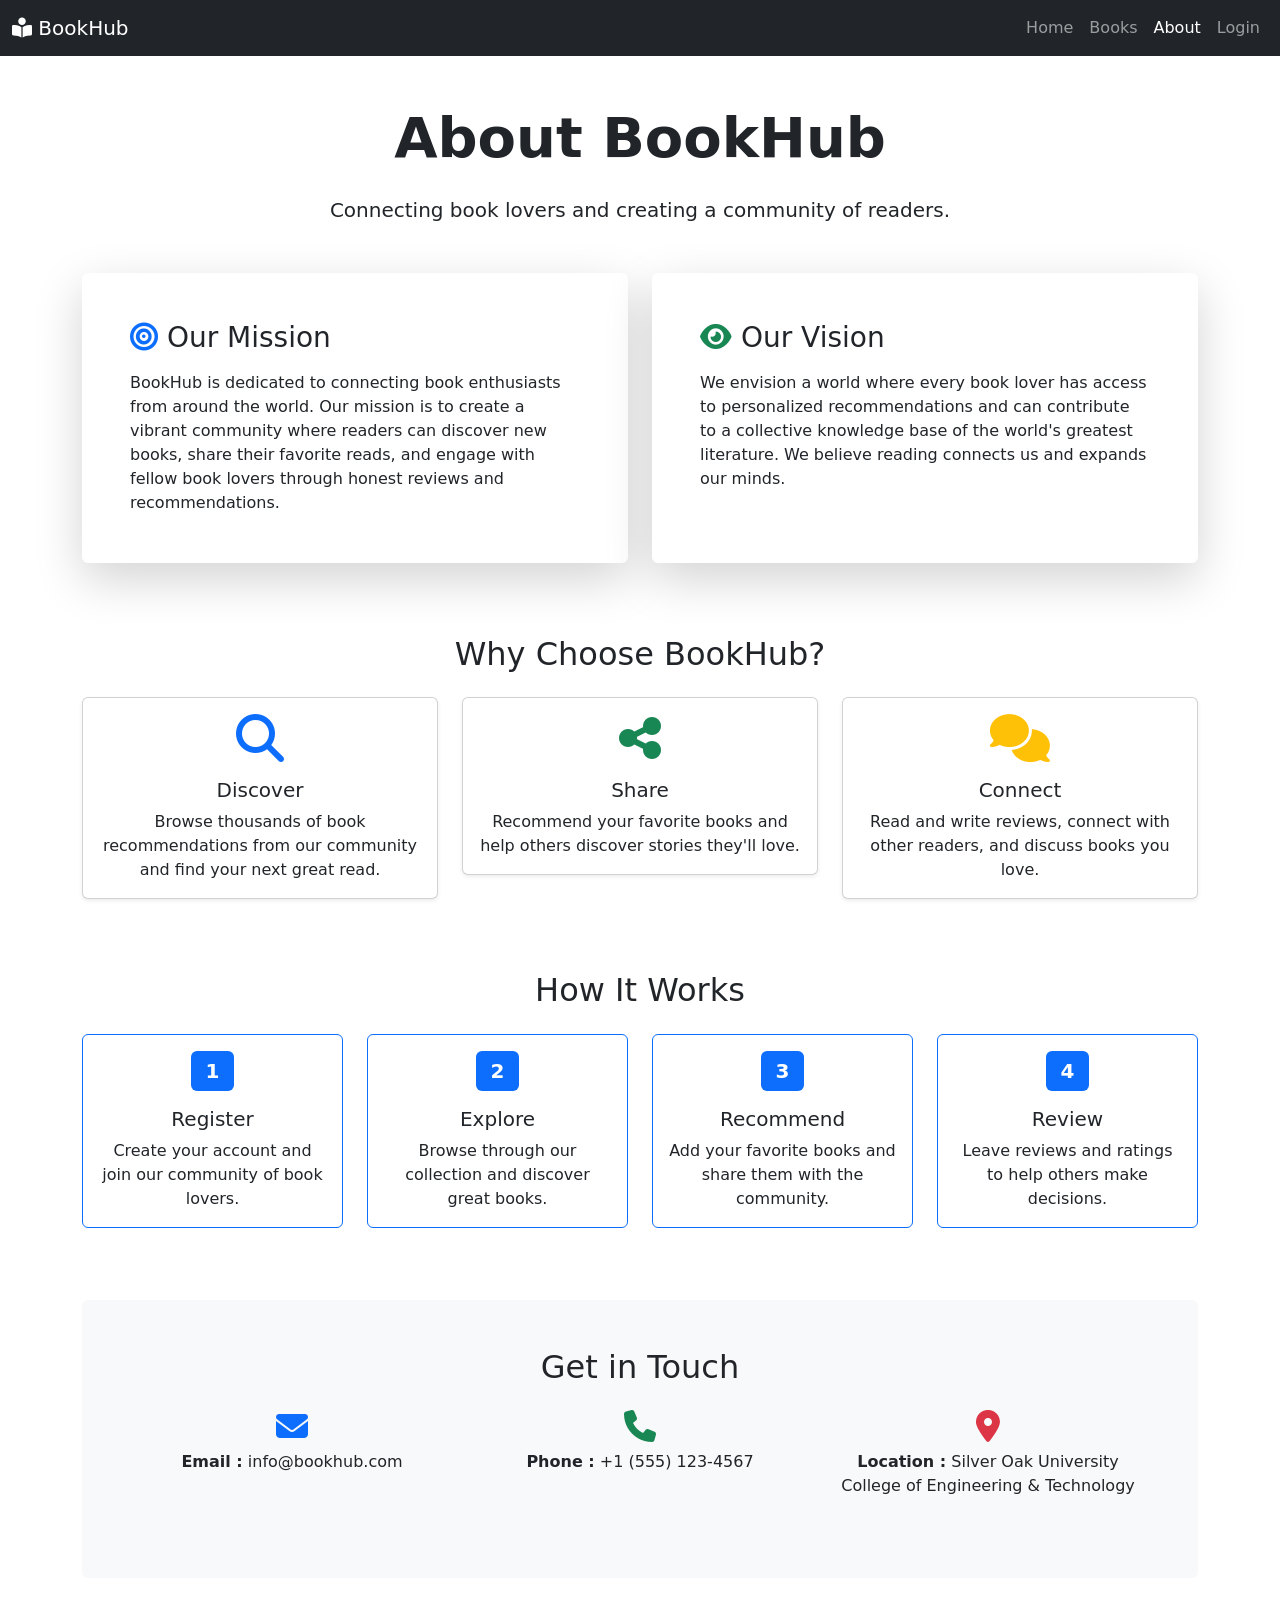
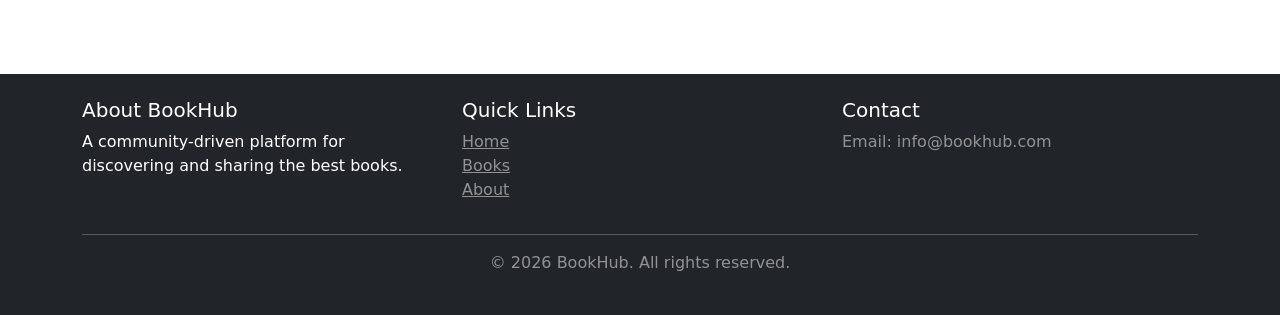
==== pages/about.html @ 3fd8b6cd "Changed file structure" ====
<!DOCTYPE html>
<html lang="en">
<head>
    <meta charset="UTF-8">
    <meta name="viewport" content="width=device-width, initial-scale=1.0">
    <title>About - BookHub</title>
    <!-- Bootstrap 5 CSS -->
    <link href="https://cdnjs.cloudflare.com/ajax/libs/bootstrap/5.3.0/css/bootstrap.min.css" rel="stylesheet">
    <!-- Font Awesome -->
    <link href="https://cdnjs.cloudflare.com/ajax/libs/font-awesome/6.4.0/css/all.min.css" rel="stylesheet">
    <!-- Custom CSS -->
    <link rel="stylesheet" href="css/style.css">
</head>
<body>
    <!-- Navigation Bar -->
    <nav class="navbar navbar-expand-lg navbar-dark bg-dark sticky-top">
        <div class="container-fluid">
            <a class="navbar-brand" href="index.html">
                <i class="fas fa-book-reader"></i> BookHub
            </a>
            <button class="navbar-toggler" type="button" data-bs-toggle="collapse" data-bs-target="#navbarNav">
                <span class="navbar-toggler-icon"></span>
            </button>
            <div class="collapse navbar-collapse" id="navbarNav">
                <ul class="navbar-nav ms-auto">
                    <li class="nav-item">
                        <a class="nav-link" href="index.html">Home</a>
                    </li>
                    <li class="nav-item">
                        <a class="nav-link" href="books.html">Books</a>
                    </li>
                    <li class="nav-item">
                        <a class="nav-link active" href="about.html">About</a>
                    </li>
                    <li class="nav-item">
                        <a class="nav-link" href="login.html">Login</a>
                    </li>
                </ul>
            </div>
        </div>
    </nav>

    <!-- About Section -->
    <section class="py-5">
        <div class="container">
            <!-- Hero Section -->
            <div class="text-center mb-5">
                <h1 class="display-4 fw-bold mb-4">About BookHub</h1>
                <p class="lead">Connecting book lovers and creating a community of readers.</p>
            </div>

            <!-- Mission Section -->
            <div class="row mb-5">
                <div class="col-md-6 mb-4">
                    <div class="card shadow-lg border-0 h-100">
                        <div class="card-body p-5">
                            <h3 class="card-title mb-3">
                                <i class="fas fa-bullseye text-primary"></i> Our Mission
                            </h3>
                            <p class="card-text">
                                BookHub is dedicated to connecting book enthusiasts from around the world. Our mission is to create a vibrant community where readers can discover new books, share their favorite reads, and engage with fellow book lovers through honest reviews and recommendations.
                            </p>
                        </div>
                    </div>
                </div>

                <div class="col-md-6 mb-4">
                    <div class="card shadow-lg border-0 h-100">
                        <div class="card-body p-5">
                            <h3 class="card-title mb-3">
                                <i class="fas fa-eye text-success"></i> Our Vision
                            </h3>
                            <p class="card-text">
                                We envision a world where every book lover has access to personalized recommendations and can contribute to a collective knowledge base of the world's greatest literature. We believe reading connects us and expands our minds.
                            </p>
                        </div>
                    </div>
                </div>
            </div>

            <!-- Features Section -->
            <div class="mb-5">
                <h2 class="text-center mb-4">Why Choose BookHub?</h2>
                <div class="row">
                    <div class="col-md-4 mb-4">
                        <div class="card text-center shadow-sm">
                            <div class="card-body">
                                <i class="fas fa-search fa-3x text-primary mb-3"></i>
                                <h5 class="card-title">Discover</h5>
                                <p class="card-text">Browse thousands of book recommendations from our community and find your next great read.</p>
                            </div>
                        </div>
                    </div>

                    <div class="col-md-4 mb-4">
                        <div class="card text-center shadow-sm">
                            <div class="card-body">
                                <i class="fas fa-share-nodes fa-3x text-success mb-3"></i>
                                <h5 class="card-title">Share</h5>
                                <p class="card-text">Recommend your favorite books and help others discover stories they'll love.</p>
                            </div>
                        </div>
                    </div>

                    <div class="col-md-4 mb-4">
                        <div class="card text-center shadow-sm">
                            <div class="card-body">
                                <i class="fas fa-comments fa-3x text-warning mb-3"></i>
                                <h5 class="card-title">Connect</h5>
                                <p class="card-text">Read and write reviews, connect with other readers, and discuss books you love.</p>
                            </div>
                        </div>
                    </div>
                </div>
            </div>

            <!-- How It Works -->
            <div class="mb-5">
                <h2 class="text-center mb-4">How It Works</h2>
                <div class="row">
                    <div class="col-md-3 mb-4">
                        <div class="card border-primary">
                            <div class="card-body text-center">
                                <div class="badge bg-primary mb-3" style="font-size: 20px; padding: 10px 15px;">1</div>
                                <h5 class="card-title">Register</h5>
                                <p class="card-text">Create your account and join our community of book lovers.</p>
                            </div>
                        </div>
                    </div>

                    <div class="col-md-3 mb-4">
                        <div class="card border-primary">
                            <div class="card-body text-center">
                                <div class="badge bg-primary mb-3" style="font-size: 20px; padding: 10px 15px;">2</div>
                                <h5 class="card-title">Explore</h5>
                                <p class="card-text">Browse through our collection and discover great books.</p>
                            </div>
                        </div>
                    </div>

                    <div class="col-md-3 mb-4">
                        <div class="card border-primary">
                            <div class="card-body text-center">
                                <div class="badge bg-primary mb-3" style="font-size: 20px; padding: 10px 15px;">3</div>
                                <h5 class="card-title">Recommend</h5>
                                <p class="card-text">Add your favorite books and share them with the community.</p>
                            </div>
                        </div>
                    </div>

                    <div class="col-md-3 mb-4">
                        <div class="card border-primary">
                            <div class="card-body text-center">
                                <div class="badge bg-primary mb-3" style="font-size: 20px; padding: 10px 15px;">4</div>
                                <h5 class="card-title">Review</h5>
                                <p class="card-text">Leave reviews and ratings to help others make decisions.</p>
                            </div>
                        </div>
                    </div>
                </div>
            </div>

            <!-- Contact Section -->
            <div class="bg-light p-5 rounded">
                <h2 class="text-center mb-4">Get in Touch</h2>
                <div class="row text-center">
                    <div class="col-md-4 mb-3">
                        <i class="fas fa-envelope fa-2x text-primary mb-2"></i>
                        <p><strong>Email :</strong> info@bookhub.com</p>
                    </div>
                    <div class="col-md-4 mb-3">
                        <i class="fas fa-phone fa-2x text-success mb-2"></i>
                        <p><strong>Phone :</strong> +1 (555) 123-4567</p>
                    </div>
                    <div class="col-md-4 mb-3">
                        <i class="fas fa-map-marker-alt fa-2x text-danger mb-2"></i>
                        <p><strong>Location :</strong> Silver Oak University College of Engineering & Technology</p>
                    </div>
                </div>
            </div>
        </div>
    </section>

    <!-- Footer -->
    <footer class="bg-dark text-white mt-5 py-4">
        <div class="container">
            <div class="row">
                <div class="col-md-4">
                    <h5>About BookHub</h5>
                    <p>A community-driven platform for discovering and sharing the best books.</p>
                </div>
                <div class="col-md-4">
                    <h5>Quick Links</h5>
                    <ul class="list-unstyled">
                        <li><a href="index.html" class="text-white-50">Home</a></li>
                        <li><a href="books.html" class="text-white-50">Books</a></li>
                        <li><a href="about.html" class="text-white-50">About</a></li>
                    </ul>
                </div>
                <div class="col-md-4">
                    <h5>Contact</h5>
                    <p class="text-white-50">Email: info@bookhub.com</p>
                </div>
            </div>
            <hr class="my-3">
            <div class="text-center text-white-50">
                <p>&copy; 2026 BookHub. All rights reserved.</p>
            </div>
        </div>
    </footer>

    <!-- jQuery -->
    <script src="https://code.jquery.com/jquery-3.6.0.min.js"></script>
    <!-- Bootstrap 5 JS -->
    <script src="https://cdnjs.cloudflare.com/ajax/libs/bootstrap/5.3.0/js/bootstrap.bundle.min.js"></script>
    <!-- Custom JS -->
    <script src="js/script.js"></script>
    <script src="js/chatbot.js"></script>
</body>
</html>
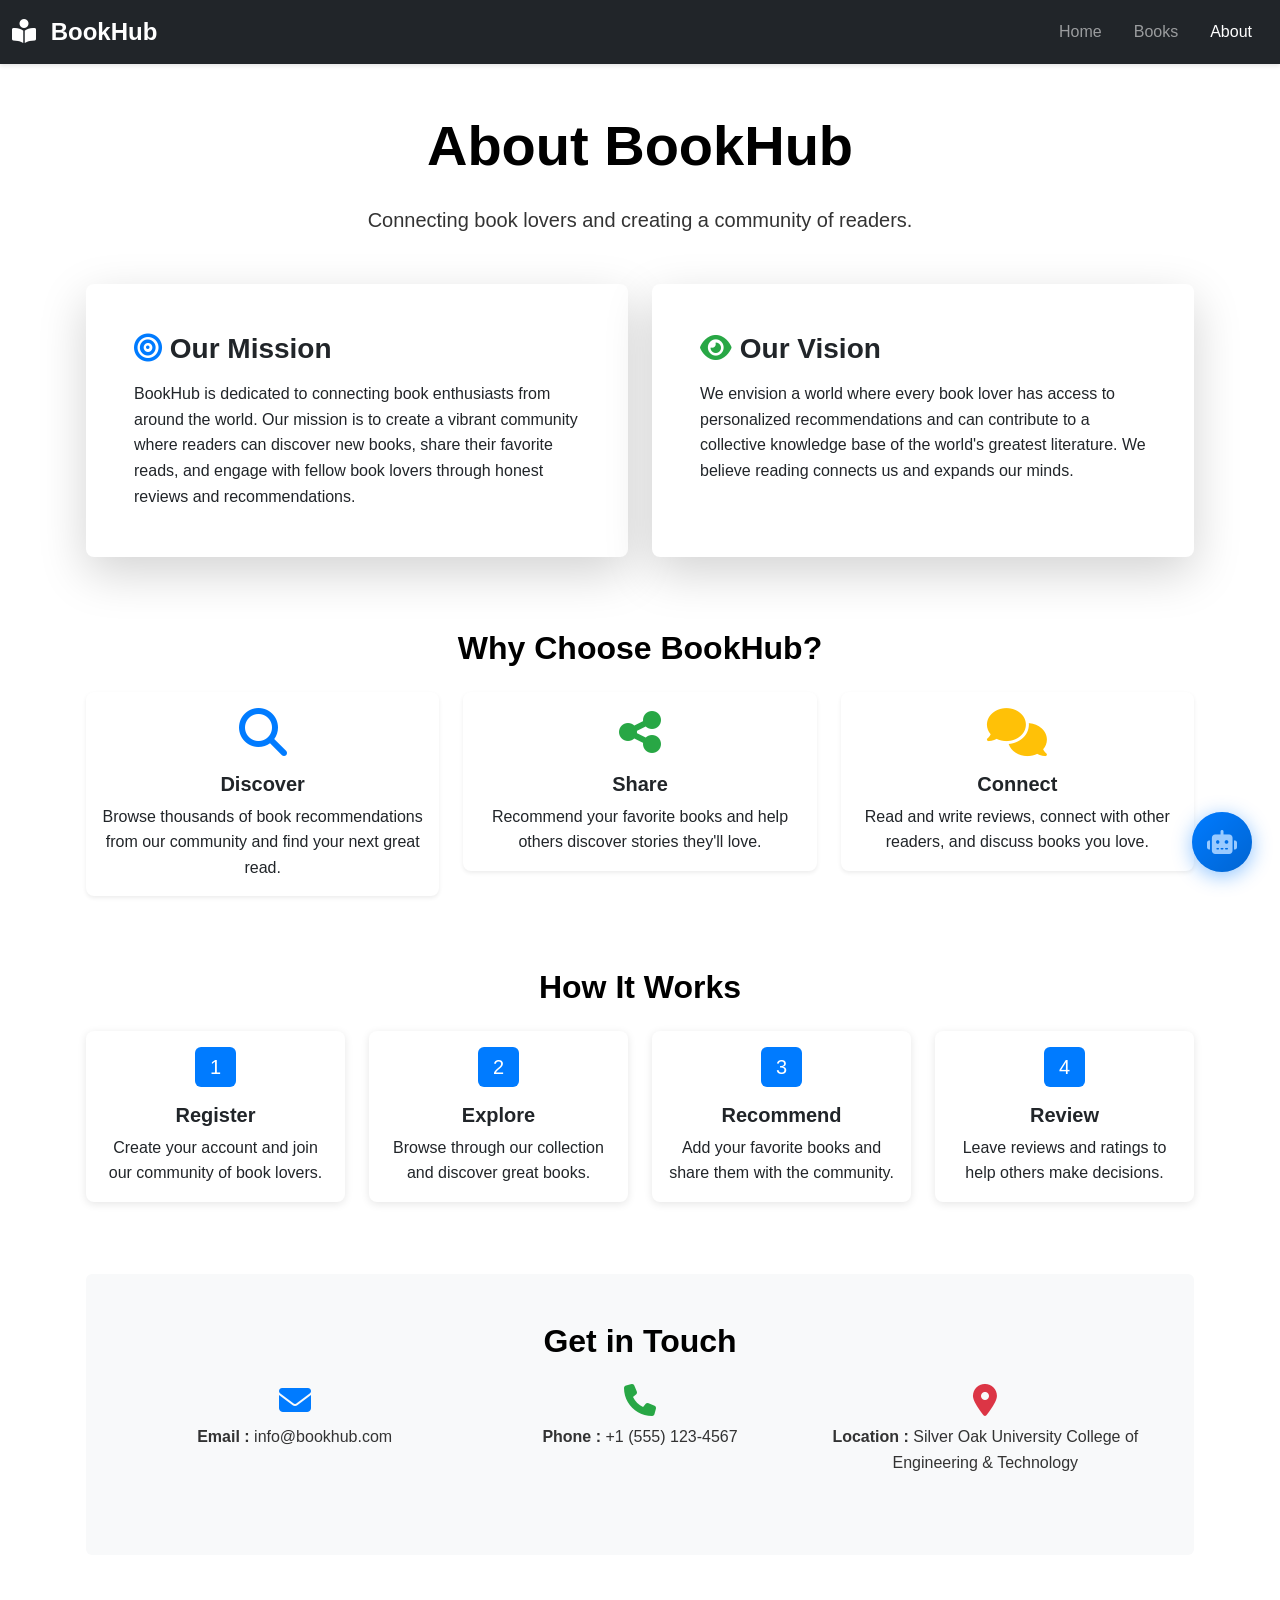
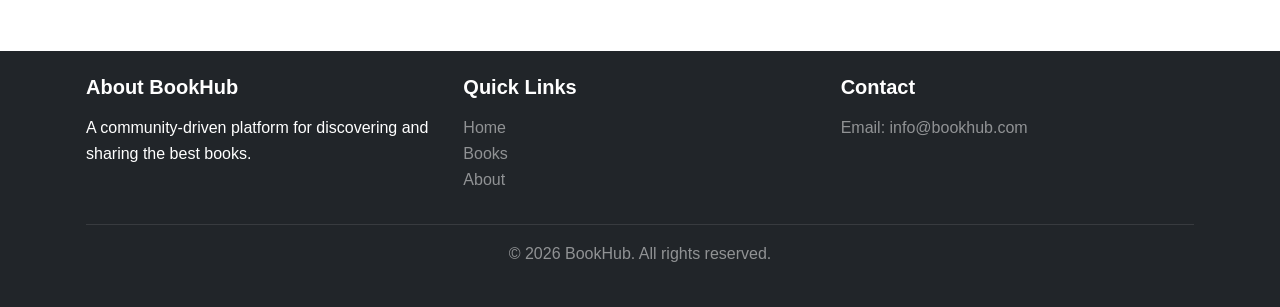
==== commit 7617f29f: "adjust path in html and remove login/register capabilites" ====
--- a/pages/about.html
+++ b/pages/about.html
@@ -1,220 +1,216 @@
-<!DOCTYPE html>
-<html lang="en">
-<head>
-    <meta charset="UTF-8">
-    <meta name="viewport" content="width=device-width, initial-scale=1.0">
-    <title>About - BookHub</title>
-    <!-- Bootstrap 5 CSS -->
-    <link href="https://cdnjs.cloudflare.com/ajax/libs/bootstrap/5.3.0/css/bootstrap.min.css" rel="stylesheet">
-    <!-- Font Awesome -->
-    <link href="https://cdnjs.cloudflare.com/ajax/libs/font-awesome/6.4.0/css/all.min.css" rel="stylesheet">
-    <!-- Custom CSS -->
-    <link rel="stylesheet" href="css/style.css">
-</head>
-<body>
-    <!-- Navigation Bar -->
-    <nav class="navbar navbar-expand-lg navbar-dark bg-dark sticky-top">
-        <div class="container-fluid">
-            <a class="navbar-brand" href="index.html">
-                <i class="fas fa-book-reader"></i> BookHub
-            </a>
-            <button class="navbar-toggler" type="button" data-bs-toggle="collapse" data-bs-target="#navbarNav">
-                <span class="navbar-toggler-icon"></span>
-            </button>
-            <div class="collapse navbar-collapse" id="navbarNav">
-                <ul class="navbar-nav ms-auto">
-                    <li class="nav-item">
-                        <a class="nav-link" href="index.html">Home</a>
-                    </li>
-                    <li class="nav-item">
-                        <a class="nav-link" href="books.html">Books</a>
-                    </li>
-                    <li class="nav-item">
-                        <a class="nav-link active" href="about.html">About</a>
-                    </li>
-                    <li class="nav-item">
-                        <a class="nav-link" href="login.html">Login</a>
-                    </li>
-                </ul>
-            </div>
-        </div>
-    </nav>
-
-    <!-- About Section -->
-    <section class="py-5">
-        <div class="container">
-            <!-- Hero Section -->
-            <div class="text-center mb-5">
-                <h1 class="display-4 fw-bold mb-4">About BookHub</h1>
-                <p class="lead">Connecting book lovers and creating a community of readers.</p>
-            </div>
-
-            <!-- Mission Section -->
-            <div class="row mb-5">
-                <div class="col-md-6 mb-4">
-                    <div class="card shadow-lg border-0 h-100">
-                        <div class="card-body p-5">
-                            <h3 class="card-title mb-3">
-                                <i class="fas fa-bullseye text-primary"></i> Our Mission
-                            </h3>
-                            <p class="card-text">
-                                BookHub is dedicated to connecting book enthusiasts from around the world. Our mission is to create a vibrant community where readers can discover new books, share their favorite reads, and engage with fellow book lovers through honest reviews and recommendations.
-                            </p>
-                        </div>
-                    </div>
-                </div>
-
-                <div class="col-md-6 mb-4">
-                    <div class="card shadow-lg border-0 h-100">
-                        <div class="card-body p-5">
-                            <h3 class="card-title mb-3">
-                                <i class="fas fa-eye text-success"></i> Our Vision
-                            </h3>
-                            <p class="card-text">
-                                We envision a world where every book lover has access to personalized recommendations and can contribute to a collective knowledge base of the world's greatest literature. We believe reading connects us and expands our minds.
-                            </p>
-                        </div>
-                    </div>
-                </div>
-            </div>
-
-            <!-- Features Section -->
-            <div class="mb-5">
-                <h2 class="text-center mb-4">Why Choose BookHub?</h2>
-                <div class="row">
-                    <div class="col-md-4 mb-4">
-                        <div class="card text-center shadow-sm">
-                            <div class="card-body">
-                                <i class="fas fa-search fa-3x text-primary mb-3"></i>
-                                <h5 class="card-title">Discover</h5>
-                                <p class="card-text">Browse thousands of book recommendations from our community and find your next great read.</p>
-                            </div>
-                        </div>
-                    </div>
-
-                    <div class="col-md-4 mb-4">
-                        <div class="card text-center shadow-sm">
-                            <div class="card-body">
-                                <i class="fas fa-share-nodes fa-3x text-success mb-3"></i>
-                                <h5 class="card-title">Share</h5>
-                                <p class="card-text">Recommend your favorite books and help others discover stories they'll love.</p>
-                            </div>
-                        </div>
-                    </div>
-
-                    <div class="col-md-4 mb-4">
-                        <div class="card text-center shadow-sm">
-                            <div class="card-body">
-                                <i class="fas fa-comments fa-3x text-warning mb-3"></i>
-                                <h5 class="card-title">Connect</h5>
-                                <p class="card-text">Read and write reviews, connect with other readers, and discuss books you love.</p>
-                            </div>
-                        </div>
-                    </div>
-                </div>
-            </div>
-
-            <!-- How It Works -->
-            <div class="mb-5">
-                <h2 class="text-center mb-4">How It Works</h2>
-                <div class="row">
-                    <div class="col-md-3 mb-4">
-                        <div class="card border-primary">
-                            <div class="card-body text-center">
-                                <div class="badge bg-primary mb-3" style="font-size: 20px; padding: 10px 15px;">1</div>
-                                <h5 class="card-title">Register</h5>
-                                <p class="card-text">Create your account and join our community of book lovers.</p>
-                            </div>
-                        </div>
-                    </div>
-
-                    <div class="col-md-3 mb-4">
-                        <div class="card border-primary">
-                            <div class="card-body text-center">
-                                <div class="badge bg-primary mb-3" style="font-size: 20px; padding: 10px 15px;">2</div>
-                                <h5 class="card-title">Explore</h5>
-                                <p class="card-text">Browse through our collection and discover great books.</p>
-                            </div>
-                        </div>
-                    </div>
-
-                    <div class="col-md-3 mb-4">
-                        <div class="card border-primary">
-                            <div class="card-body text-center">
-                                <div class="badge bg-primary mb-3" style="font-size: 20px; padding: 10px 15px;">3</div>
-                                <h5 class="card-title">Recommend</h5>
-                                <p class="card-text">Add your favorite books and share them with the community.</p>
-                            </div>
-                        </div>
-                    </div>
-
-                    <div class="col-md-3 mb-4">
-                        <div class="card border-primary">
-                            <div class="card-body text-center">
-                                <div class="badge bg-primary mb-3" style="font-size: 20px; padding: 10px 15px;">4</div>
-                                <h5 class="card-title">Review</h5>
-                                <p class="card-text">Leave reviews and ratings to help others make decisions.</p>
-                            </div>
-                        </div>
-                    </div>
-                </div>
-            </div>
-
-            <!-- Contact Section -->
-            <div class="bg-light p-5 rounded">
-                <h2 class="text-center mb-4">Get in Touch</h2>
-                <div class="row text-center">
-                    <div class="col-md-4 mb-3">
-                        <i class="fas fa-envelope fa-2x text-primary mb-2"></i>
-                        <p><strong>Email :</strong> info@bookhub.com</p>
-                    </div>
-                    <div class="col-md-4 mb-3">
-                        <i class="fas fa-phone fa-2x text-success mb-2"></i>
-                        <p><strong>Phone :</strong> +1 (555) 123-4567</p>
-                    </div>
-                    <div class="col-md-4 mb-3">
-                        <i class="fas fa-map-marker-alt fa-2x text-danger mb-2"></i>
-                        <p><strong>Location :</strong> Silver Oak University College of Engineering & Technology</p>
-                    </div>
-                </div>
-            </div>
-        </div>
-    </section>
-
-    <!-- Footer -->
-    <footer class="bg-dark text-white mt-5 py-4">
-        <div class="container">
-            <div class="row">
-                <div class="col-md-4">
-                    <h5>About BookHub</h5>
-                    <p>A community-driven platform for discovering and sharing the best books.</p>
-                </div>
-                <div class="col-md-4">
-                    <h5>Quick Links</h5>
-                    <ul class="list-unstyled">
-                        <li><a href="index.html" class="text-white-50">Home</a></li>
-                        <li><a href="books.html" class="text-white-50">Books</a></li>
-                        <li><a href="about.html" class="text-white-50">About</a></li>
-                    </ul>
-                </div>
-                <div class="col-md-4">
-                    <h5>Contact</h5>
-                    <p class="text-white-50">Email: info@bookhub.com</p>
-                </div>
-            </div>
-            <hr class="my-3">
-            <div class="text-center text-white-50">
-                <p>&copy; 2026 BookHub. All rights reserved.</p>
-            </div>
-        </div>
-    </footer>
-
-    <!-- jQuery -->
-    <script src="https://code.jquery.com/jquery-3.6.0.min.js"></script>
-    <!-- Bootstrap 5 JS -->
-    <script src="https://cdnjs.cloudflare.com/ajax/libs/bootstrap/5.3.0/js/bootstrap.bundle.min.js"></script>
-    <!-- Custom JS -->
-    <script src="js/script.js"></script>
-    <script src="js/chatbot.js"></script>
-</body>
-</html>
+<!DOCTYPE html>
+<html lang="en">
+<head>
+    <meta charset="UTF-8">
+    <meta name="viewport" content="width=device-width, initial-scale=1.0">
+    <title>About - BookHub</title>
+    <!-- Bootstrap 5 CSS -->
+    <link href="https://cdnjs.cloudflare.com/ajax/libs/bootstrap/5.3.0/css/bootstrap.min.css" rel="stylesheet">
+    <!-- Font Awesome -->
+    <link href="https://cdnjs.cloudflare.com/ajax/libs/font-awesome/6.4.0/css/all.min.css" rel="stylesheet">
+    <link rel="stylesheet" href="../css/style.css">
+</head>
+<body>
+    <!-- Navigation Bar -->
+    <nav class="navbar navbar-expand-lg navbar-dark bg-dark sticky-top">
+        <div class="container-fluid">
+            <a class="navbar-brand" href="../index.html">
+                <i class="fas fa-book-reader"></i> BookHub
+            </a>
+            <button class="navbar-toggler" type="button" data-bs-toggle="collapse" data-bs-target="#navbarNav">
+                <span class="navbar-toggler-icon"></span>
+            </button>
+            <div class="collapse navbar-collapse" id="navbarNav">
+                <ul class="navbar-nav ms-auto">
+                    <li class="nav-item">
+                        <a class="nav-link" href="../index.html">Home</a>
+                    </li>
+                    <li class="nav-item">
+                        <a class="nav-link" href="books.html">Books</a>
+                    </li>
+                    <li class="nav-item">
+                        <a class="nav-link active" href="about.html">About</a>
+                    </li>
+                </ul>
+            </div>
+        </div>
+    </nav>
+
+    <!-- About Section -->
+    <section class="py-5">
+        <div class="container">
+            <!-- Hero Section -->
+            <div class="text-center mb-5">
+                <h1 class="display-4 fw-bold mb-4">About BookHub</h1>
+                <p class="lead">Connecting book lovers and creating a community of readers.</p>
+            </div>
+
+            <!-- Mission Section -->
+            <div class="row mb-5">
+                <div class="col-md-6 mb-4">
+                    <div class="card shadow-lg border-0 h-100">
+                        <div class="card-body p-5">
+                            <h3 class="card-title mb-3">
+                                <i class="fas fa-bullseye text-primary"></i> Our Mission
+                            </h3>
+                            <p class="card-text">
+                                BookHub is dedicated to connecting book enthusiasts from around the world. Our mission is to create a vibrant community where readers can discover new books, share their favorite reads, and engage with fellow book lovers through honest reviews and recommendations.
+                            </p>
+                        </div>
+                    </div>
+                </div>
+
+                <div class="col-md-6 mb-4">
+                    <div class="card shadow-lg border-0 h-100">
+                        <div class="card-body p-5">
+                            <h3 class="card-title mb-3">
+                                <i class="fas fa-eye text-success"></i> Our Vision
+                            </h3>
+                            <p class="card-text">
+                                We envision a world where every book lover has access to personalized recommendations and can contribute to a collective knowledge base of the world's greatest literature. We believe reading connects us and expands our minds.
+                            </p>
+                        </div>
+                    </div>
+                </div>
+            </div>
+
+            <!-- Features Section -->
+            <div class="mb-5">
+                <h2 class="text-center mb-4">Why Choose BookHub?</h2>
+                <div class="row">
+                    <div class="col-md-4 mb-4">
+                        <div class="card text-center shadow-sm">
+                            <div class="card-body">
+                                <i class="fas fa-search fa-3x text-primary mb-3"></i>
+                                <h5 class="card-title">Discover</h5>
+                                <p class="card-text">Browse thousands of book recommendations from our community and find your next great read.</p>
+                            </div>
+                        </div>
+                    </div>
+
+                    <div class="col-md-4 mb-4">
+                        <div class="card text-center shadow-sm">
+                            <div class="card-body">
+                                <i class="fas fa-share-nodes fa-3x text-success mb-3"></i>
+                                <h5 class="card-title">Share</h5>
+                                <p class="card-text">Recommend your favorite books and help others discover stories they'll love.</p>
+                            </div>
+                        </div>
+                    </div>
+
+                    <div class="col-md-4 mb-4">
+                        <div class="card text-center shadow-sm">
+                            <div class="card-body">
+                                <i class="fas fa-comments fa-3x text-warning mb-3"></i>
+                                <h5 class="card-title">Connect</h5>
+                                <p class="card-text">Read and write reviews, connect with other readers, and discuss books you love.</p>
+                            </div>
+                        </div>
+                    </div>
+                </div>
+            </div>
+
+            <!-- How It Works -->
+            <div class="mb-5">
+                <h2 class="text-center mb-4">How It Works</h2>
+                <div class="row">
+                    <div class="col-md-3 mb-4">
+                        <div class="card border-primary">
+                            <div class="card-body text-center">
+                                <div class="badge bg-primary mb-3" style="font-size: 20px; padding: 10px 15px;">1</div>
+                                <h5 class="card-title">Register</h5>
+                                <p class="card-text">Create your account and join our community of book lovers.</p>
+                            </div>
+                        </div>
+                    </div>
+
+                    <div class="col-md-3 mb-4">
+                        <div class="card border-primary">
+                            <div class="card-body text-center">
+                                <div class="badge bg-primary mb-3" style="font-size: 20px; padding: 10px 15px;">2</div>
+                                <h5 class="card-title">Explore</h5>
+                                <p class="card-text">Browse through our collection and discover great books.</p>
+                            </div>
+                        </div>
+                    </div>
+
+                    <div class="col-md-3 mb-4">
+                        <div class="card border-primary">
+                            <div class="card-body text-center">
+                                <div class="badge bg-primary mb-3" style="font-size: 20px; padding: 10px 15px;">3</div>
+                                <h5 class="card-title">Recommend</h5>
+                                <p class="card-text">Add your favorite books and share them with the community.</p>
+                            </div>
+                        </div>
+                    </div>
+
+                    <div class="col-md-3 mb-4">
+                        <div class="card border-primary">
+                            <div class="card-body text-center">
+                                <div class="badge bg-primary mb-3" style="font-size: 20px; padding: 10px 15px;">4</div>
+                                <h5 class="card-title">Review</h5>
+                                <p class="card-text">Leave reviews and ratings to help others make decisions.</p>
+                            </div>
+                        </div>
+                    </div>
+                </div>
+            </div>
+
+            <!-- Contact Section -->
+            <div class="bg-light p-5 rounded">
+                <h2 class="text-center mb-4">Get in Touch</h2>
+                <div class="row text-center">
+                    <div class="col-md-4 mb-3">
+                        <i class="fas fa-envelope fa-2x text-primary mb-2"></i>
+                        <p><strong>Email :</strong> info@bookhub.com</p>
+                    </div>
+                    <div class="col-md-4 mb-3">
+                        <i class="fas fa-phone fa-2x text-success mb-2"></i>
+                        <p><strong>Phone :</strong> +1 (555) 123-4567</p>
+                    </div>
+                    <div class="col-md-4 mb-3">
+                        <i class="fas fa-map-marker-alt fa-2x text-danger mb-2"></i>
+                        <p><strong>Location :</strong> Silver Oak University College of Engineering & Technology</p>
+                    </div>
+                </div>
+            </div>
+        </div>
+    </section>
+
+    <!-- Footer -->
+    <footer class="bg-dark text-white mt-5 py-4">
+        <div class="container">
+            <div class="row">
+                <div class="col-md-4">
+                    <h5>About BookHub</h5>
+                    <p>A community-driven platform for discovering and sharing the best books.</p>
+                </div>
+                <div class="col-md-4">
+                    <h5>Quick Links</h5>
+                    <ul class="list-unstyled">
+                        <li><a href="../index.html" class="text-white-50">Home</a></li>
+                        <li><a href="books.html" class="text-white-50">Books</a></li>
+                        <li><a href="about.html" class="text-white-50">About</a></li>
+                    </ul>
+                </div>
+                <div class="col-md-4">
+                    <h5>Contact</h5>
+                    <p class="text-white-50">Email: info@bookhub.com</p>
+                </div>
+            </div>
+            <hr class="my-3">
+            <div class="text-center text-white-50">
+                <p>&copy; 2026 BookHub. All rights reserved.</p>
+            </div>
+        </div>
+    </footer>
+
+    <!-- jQuery -->
+    <script src="https://code.jquery.com/jquery-3.6.0.min.js"></script>
+    <!-- Bootstrap 5 JS -->
+    <script src="https://cdnjs.cloudflare.com/ajax/libs/bootstrap/5.3.0/js/bootstrap.bundle.min.js"></script>
+    <!-- Custom JS -->
+    <script src="../js/script.js"></script>
+    <script src="../js/chatbot.js"></script>
+</body>
+</html>
--- a/css/style.css
+++ b/css/style.css
@@ -0,0 +1,1018 @@
+:root {
+    --primary-color: #007bff;
+    --secondary-color: #6c757d;
+    --success-color: #28a745;
+    --danger-color: #dc3545;
+    --warning-color: #ffc107;
+    --light-color: #f8f9fa;
+    --dark-color: #343a40;
+    --border-radius: 0.5rem;
+    --transition: all 0.3s ease;
+}
+
+html,
+body {
+    scroll-behavior: smooth;
+    font-family: 'Segoe UI', Tahoma, Geneva, Verdana, sans-serif;
+}
+
+body {
+    background-color: #ffffff;
+    color: #333;
+    line-height: 1.6;
+}
+
+/* Typography */
+h1,
+h2,
+h3,
+h4,
+h5,
+h6 {
+    font-weight: 600;
+    color: #000;
+}
+
+a {
+    color: var(--primary-color);
+    transition: var(--transition);
+}
+
+a:hover {
+    color: #0056b3;
+    text-decoration: none;
+}
+
+/* Navigation Bar */
+.navbar {
+    box-shadow: 0 2px 4px rgba(0, 0, 0, 0.1);
+}
+
+.navbar-brand {
+    font-size: 1.5rem;
+    font-weight: 700;
+    color: #fff !important;
+}
+
+.navbar-brand i {
+    margin-right: 0.5rem;
+}
+
+.nav-link {
+    transition: var(--transition);
+    margin: 0 0.5rem;
+}
+
+.nav-link:hover {
+    color: var(--warning-color) !important;
+}
+
+/* Hero Banner */
+.hero-banner {
+    background: linear-gradient(135deg, #007bff 0%, #0056b3 100%);
+    padding: 80px 0;
+    text-align: center;
+}
+
+.hero-banner h1 {
+    color: white;
+    margin-bottom: 1rem;
+    text-shadow: 2px 2px 4px rgba(0, 0, 0, 0.2);
+}
+
+.hero-banner p {
+    color: rgba(255, 255, 255, 0.9);
+    font-size: 1.2rem;
+}
+
+/* Cards */
+.card {
+    border: none;
+    box-shadow: 0 2px 8px rgba(0, 0, 0, 0.1);
+    transition: var(--transition);
+    border-radius: var(--border-radius);
+}
+
+.card:hover {
+    box-shadow: 0 6px 16px rgba(0, 0, 0, 0.15);
+    transform: translateY(-4px);
+}
+
+.book-card {
+    height: 100%;
+    overflow: hidden;
+}
+
+.book-card:hover {
+    box-shadow: 0 8px 20px rgba(0, 0, 0, 0.2);
+}
+
+.book-cover {
+    height: 250px;
+    object-fit: cover;
+    transition: var(--transition);
+}
+
+.book-card:hover .book-cover {
+    transform: scale(1.05);
+}
+
+.book-detail-cover {
+    height: auto;
+    max-height: 500px;
+    object-fit: cover;
+}
+
+/* Buttons */
+.btn {
+    border-radius: var(--border-radius);
+    font-weight: 500;
+    transition: var(--transition);
+    border: none;
+}
+
+.btn-primary {
+    background-color: var(--primary-color);
+    color: white;
+}
+
+.btn-primary:hover {
+    background-color: #0056b3;
+    transform: translateY(-2px);
+    box-shadow: 0 4px 8px rgba(0, 123, 255, 0.3);
+}
+
+.btn-outline-secondary:hover {
+    transform: translateY(-2px);
+}
+
+/* Forms */
+.form-control,
+.form-select {
+    border-radius: var(--border-radius);
+    border: 1px solid #e0e0e0;
+    transition: var(--transition);
+}
+
+.form-control:focus,
+.form-select:focus {
+    border-color: var(--primary-color);
+    box-shadow: 0 0 0 0.2rem rgba(0, 123, 255, 0.25);
+}
+
+.form-label {
+    font-weight: 500;
+    color: #333;
+    margin-bottom: 0.5rem;
+}
+
+.invalid-feedback {
+    display: block;
+    color: var(--danger-color);
+    font-size: 0.875rem;
+    margin-top: 0.25rem;
+}
+
+/* Star Rating */
+.star-rating {
+    font-size: 2rem;
+    cursor: pointer;
+    display: flex;
+    gap: 0.5rem;
+}
+
+.star-rating .star {
+    color: #ddd;
+    transition: var(--transition);
+    cursor: pointer;
+}
+
+.star-rating .star:hover,
+.star-rating .star.hover {
+    color: var(--warning-color);
+    transform: scale(1.2);
+}
+
+.star-rating .star.active {
+    color: var(--warning-color);
+}
+
+/* Badges */
+.badge {
+    padding: 0.5rem 0.75rem;
+    font-weight: 500;
+}
+
+/* CTA Section */
+.cta-section {
+    background: linear-gradient(135deg, #007bff 0%, #0056b3 100%);
+    border-radius: var(--border-radius);
+    text-align: center;
+}
+
+.cta-section h2 {
+    color: white;
+}
+
+.cta-section p {
+    color: rgba(255, 255, 255, 0.9);
+}
+
+/* Footer */
+footer {
+    margin-top: auto;
+}
+
+footer a {
+    text-decoration: none;
+    transition: var(--transition);
+}
+
+footer a:hover {
+    color: white !important;
+}
+
+footer h5 {
+    color: white;
+    margin-bottom: 1rem;
+}
+
+/* Alerts */
+.alert {
+    border-radius: var(--border-radius);
+    border: none;
+}
+
+.alert-success {
+    background-color: #d4edda;
+    color: #155724;
+}
+
+.alert-danger {
+    background-color: #f8d7da;
+    color: #721c24;
+}
+
+.alert-info {
+    background-color: #d1ecf1;
+    color: #0c5460;
+}
+
+.alert-warning {
+    background-color: #fff3cd;
+    color: #856404;
+}
+
+/* Search Bar */
+#navSearchInput {
+    border-radius: var(--border-radius);
+}
+
+#navSearchInput:focus {
+    box-shadow: 0 0 0 0.2rem rgba(0, 123, 255, 0.25);
+}
+
+/* Profile Avatar */
+.profile-avatar {
+    padding: 20px;
+    background-color: var(--light-color);
+    border-radius: 50%;
+    display: inline-block;
+}
+
+/* Utility Classes */
+.text-white-50 {
+    color: rgba(255, 255, 255, 0.5);
+}
+
+.text-white-50:hover {
+    color: rgba(255, 255, 255, 0.8);
+}
+
+/* Responsive Images */
+.img-fluid {
+    max-width: 100%;
+    height: auto;
+}
+
+/* Shadows */
+.shadow-sm {
+    box-shadow: 0 1px 3px rgba(0, 0, 0, 0.12), 0 1px 2px rgba(0, 0, 0, 0.24);
+}
+
+.shadow-lg {
+    box-shadow: 0 10px 30px rgba(0, 0, 0, 0.10);
+}
+
+/* Container Padding */
+.container {
+    padding-left: 1rem;
+    padding-right: 1rem;
+}
+
+/* Modal Customization */
+.modal-content {
+    border-radius: var(--border-radius);
+    border: none;
+    box-shadow: 0 5px 30px rgba(0, 0, 0, 0.3);
+}
+
+.modal-header {
+    border-bottom: 1px solid #e0e0e0;
+    background-color: var(--light-color);
+}
+
+.modal-title {
+    font-weight: 600;
+    color: #333;
+}
+
+/* Tabs */
+.nav-tabs {
+    border-bottom: 2px solid #e0e0e0;
+}
+
+.nav-tabs .nav-link {
+    color: #666;
+    border: none;
+    border-bottom: 3px solid transparent;
+    transition: var(--transition);
+    padding-bottom: 0.5rem;
+}
+
+.nav-tabs .nav-link:hover {
+    color: var(--primary-color);
+    border-color: transparent;
+}
+
+.nav-tabs .nav-link.active {
+    color: var(--primary-color);
+    border-color: var(--primary-color);
+    background-color: transparent;
+}
+
+/* Scrollbar Styling */
+::-webkit-scrollbar {
+    width: 8px;
+    height: 8px;
+}
+
+::-webkit-scrollbar-track {
+    background: #f1f1f1;
+}
+
+::-webkit-scrollbar-thumb {
+    background: #888;
+    border-radius: 4px;
+}
+
+::-webkit-scrollbar-thumb:hover {
+    background: #555;
+}
+
+/* Responsive Design */
+@media (max-width: 768px) {
+    .hero-banner {
+        padding: 50px 0;
+    }
+
+    .hero-banner h1 {
+        font-size: 2rem;
+    }
+
+    .book-cover {
+        height: 200px;
+    }
+
+    .card {
+        margin-bottom: 1rem;
+    }
+
+    .navbar-brand {
+        font-size: 1.2rem;
+    }
+
+    .profile-avatar {
+        margin-bottom: 1rem;
+    }
+
+    .d-flex.ms-3 {
+        margin-left: 0 !important;
+        margin-top: 1rem;
+        width: 100%;
+    }
+
+    #navSearchInput {
+        width: 100%;
+        margin-bottom: 0.5rem;
+    }
+
+    .star-rating {
+        font-size: 1.5rem;
+    }
+
+    h1 {
+        font-size: 1.8rem;
+    }
+
+    h2 {
+        font-size: 1.5rem;
+    }
+}
+
+@media (max-width: 576px) {
+    .container-fluid {
+        padding-left: 0.5rem;
+        padding-right: 0.5rem;
+    }
+
+    .card-body {
+        padding: 1rem;
+    }
+
+    .btn-lg {
+        padding: 0.5rem 1rem;
+        font-size: 0.9rem;
+    }
+
+    .display-4 {
+        font-size: 2rem;
+    }
+
+    .lead {
+        font-size: 1rem;
+    }
+
+    .book-cover {
+        height: 150px;
+    }
+
+    .star-rating {
+        font-size: 1.2rem;
+    }
+}
+
+/* Animations */
+@keyframes fadeIn {
+    from {
+        opacity: 0;
+        transform: translateY(10px);
+    }
+
+    to {
+        opacity: 1;
+        transform: translateY(0);
+    }
+}
+
+.card {
+    animation: fadeIn 0.3s ease;
+}
+
+/* Hover Effects */
+.book-card {
+    position: relative;
+    overflow: hidden;
+}
+
+.book-card::before {
+    content: '';
+    position: absolute;
+    top: 0;
+    left: -100%;
+    width: 100%;
+    height: 100%;
+    background: rgba(0, 0, 0, 0.1);
+    transition: left 0.3s ease;
+    z-index: -1;
+}
+
+.book-card:hover::before {
+    left: 0;
+}
+
+/* Text Selection */
+::selection {
+    background-color: var(--primary-color);
+    color: white;
+}
+
+/* Scrollbar */
+html {
+    scroll-padding-top: 70px;
+}
+
+/* Loading State */
+.loading {
+    opacity: 0.6;
+    pointer-events: none;
+}
+
+/* Border Customization */
+.border-primary {
+    border-color: var(--primary-color) !important;
+    border-width: 2px !important;
+}
+
+/* Color Utilities */
+.text-primary {
+    color: var(--primary-color) !important;
+}
+
+.bg-primary {
+    background-color: var(--primary-color) !important;
+}
+
+.text-success {
+    color: var(--success-color) !important;
+}
+
+.bg-success {
+    background-color: var(--success-color) !important;
+}
+
+.text-warning {
+    color: var(--warning-color) !important;
+}
+
+.bg-warning {
+    background-color: var(--warning-color) !important;
+}
+
+.text-danger {
+    color: var(--danger-color) !important;
+}
+
+.bg-danger {
+    background-color: var(--danger-color) !important;
+}
+
+/* Divider */
+hr {
+    opacity: 0.1;
+}
+
+/* Link Customization */
+.text-white-50 {
+    color: rgba(255, 255, 255, 0.5) !important;
+}
+
+/* Transition Classes */
+.transition {
+    transition: var(--transition);
+}
+
+/* Focus Visible */
+:focus-visible {
+    outline: 2px solid var(--primary-color);
+    outline-offset: 2px;
+}
+
+/* Print Styles */
+@media print {
+
+    .navbar,
+    footer,
+    #chatbot-widget {
+        display: none;
+    }
+
+    body {
+        background-color: white;
+    }
+
+    .card {
+        box-shadow: none;
+        border: 1px solid #999;
+    }
+}
+
+/* ========================================
+   BookBot Chatbot Widget
+   ======================================== */
+
+/* Floating Toggle Button */
+.chatbot-toggle {
+    position: fixed;
+    bottom: 28px;
+    right: 28px;
+    width: 60px;
+    height: 60px;
+    border-radius: 50%;
+    background: linear-gradient(135deg, #007bff 0%, #0056b3 100%);
+    border: none;
+    color: white;
+    font-size: 1.5rem;
+    cursor: pointer;
+    z-index: 9999;
+    display: flex;
+    align-items: center;
+    justify-content: center;
+    box-shadow: 0 4px 20px rgba(0, 123, 255, 0.45);
+    transition: transform 0.3s ease, box-shadow 0.3s ease;
+}
+
+.chatbot-toggle:hover {
+    transform: scale(1.1);
+    box-shadow: 0 6px 28px rgba(0, 123, 255, 0.55);
+}
+
+.chatbot-toggle:active {
+    transform: scale(0.95);
+}
+
+.chatbot-toggle-icon,
+.chatbot-toggle-close {
+    display: flex;
+    align-items: center;
+    justify-content: center;
+}
+
+/* Pulse Animation */
+.chatbot-pulse {
+    position: absolute;
+    width: 100%;
+    height: 100%;
+    border-radius: 50%;
+    background: rgba(0, 123, 255, 0.4);
+    animation: chatbot-pulse-ring 2s ease-out infinite;
+    pointer-events: none;
+}
+
+@keyframes chatbot-pulse-ring {
+    0% {
+        transform: scale(1);
+        opacity: 0.6;
+    }
+
+    100% {
+        transform: scale(1.8);
+        opacity: 0;
+    }
+}
+
+/* Chat Window */
+.chatbot-window {
+    position: fixed;
+    bottom: 100px;
+    right: 28px;
+    width: 380px;
+    height: 520px;
+    background: #fff;
+    border-radius: 16px;
+    box-shadow: 0 12px 48px rgba(0, 0, 0, 0.18), 0 0 0 1px rgba(0, 0, 0, 0.04);
+    z-index: 9998;
+    display: flex;
+    flex-direction: column;
+    overflow: hidden;
+    opacity: 0;
+    transform: translateY(20px) scale(0.95);
+    transition: opacity 0.3s ease, transform 0.3s ease;
+}
+
+.chatbot-window-open {
+    opacity: 1;
+    transform: translateY(0) scale(1);
+}
+
+/* Header */
+.chatbot-header {
+    background: linear-gradient(135deg, #1a1a2e 0%, #16213e 50%, #0f3460 100%);
+    color: white;
+    padding: 16px 18px;
+    display: flex;
+    align-items: center;
+    justify-content: space-between;
+    flex-shrink: 0;
+}
+
+.chatbot-header-info {
+    display: flex;
+    align-items: center;
+    gap: 12px;
+}
+
+.chatbot-avatar {
+    width: 40px;
+    height: 40px;
+    border-radius: 50%;
+    background: rgba(255, 255, 255, 0.15);
+    display: flex;
+    align-items: center;
+    justify-content: center;
+    font-size: 1.1rem;
+    backdrop-filter: blur(8px);
+}
+
+.chatbot-header-text {
+    display: flex;
+    flex-direction: column;
+}
+
+.chatbot-title {
+    margin: 0;
+    color: white;
+    font-size: 1rem;
+    font-weight: 700;
+    letter-spacing: 0.3px;
+}
+
+.chatbot-status {
+    font-size: 0.75rem;
+    opacity: 0.85;
+    display: flex;
+    align-items: center;
+    gap: 5px;
+}
+
+.chatbot-status-dot {
+    width: 7px;
+    height: 7px;
+    border-radius: 50%;
+    background: #4ade80;
+    display: inline-block;
+    animation: chatbot-dot-pulse 2s ease-in-out infinite;
+}
+
+@keyframes chatbot-dot-pulse {
+
+    0%,
+    100% {
+        opacity: 1;
+    }
+
+    50% {
+        opacity: 0.4;
+    }
+}
+
+.chatbot-close-btn {
+    background: rgba(255, 255, 255, 0.12);
+    border: none;
+    color: white;
+    width: 32px;
+    height: 32px;
+    border-radius: 50%;
+    cursor: pointer;
+    display: flex;
+    align-items: center;
+    justify-content: center;
+    font-size: 0.9rem;
+    transition: background 0.2s ease;
+}
+
+.chatbot-close-btn:hover {
+    background: rgba(255, 255, 255, 0.25);
+}
+
+/* Messages Area */
+.chatbot-messages {
+    flex: 1;
+    overflow-y: auto;
+    padding: 18px 14px;
+    background: #f8f9fb;
+    display: flex;
+    flex-direction: column;
+    gap: 12px;
+}
+
+.chatbot-messages::-webkit-scrollbar {
+    width: 5px;
+}
+
+.chatbot-messages::-webkit-scrollbar-track {
+    background: transparent;
+}
+
+.chatbot-messages::-webkit-scrollbar-thumb {
+    background: #c4c9d4;
+    border-radius: 10px;
+}
+
+/* Message Styles */
+.chatbot-msg {
+    display: flex;
+    align-items: flex-end;
+    gap: 8px;
+    animation: chatbot-msg-in 0.3s ease;
+}
+
+@keyframes chatbot-msg-in {
+    from {
+        opacity: 0;
+        transform: translateY(8px);
+    }
+
+    to {
+        opacity: 1;
+        transform: translateY(0);
+    }
+}
+
+.chatbot-msg-user {
+    justify-content: flex-end;
+}
+
+.chatbot-msg-bot {
+    justify-content: flex-start;
+}
+
+.chatbot-msg-avatar {
+    width: 28px;
+    height: 28px;
+    border-radius: 50%;
+    background: linear-gradient(135deg, #1a1a2e, #0f3460);
+    display: flex;
+    align-items: center;
+    justify-content: center;
+    color: white;
+    font-size: 0.7rem;
+    flex-shrink: 0;
+}
+
+.chatbot-msg-bubble {
+    max-width: 82%;
+    padding: 10px 14px;
+    border-radius: 16px;
+    font-size: 0.88rem;
+    line-height: 1.55;
+    word-break: break-word;
+}
+
+.chatbot-msg-bubble-user {
+    background: linear-gradient(135deg, #007bff, #0056b3);
+    color: white;
+    border-bottom-right-radius: 4px;
+}
+
+.chatbot-msg-bubble-bot {
+    background: white;
+    color: #333;
+    border-bottom-left-radius: 4px;
+    box-shadow: 0 1px 4px rgba(0, 0, 0, 0.06);
+}
+
+.chatbot-msg-bubble-bot strong {
+    color: #0056b3;
+}
+
+.chatbot-bullet {
+    color: #007bff;
+    font-weight: bold;
+    margin-right: 2px;
+}
+
+/* Typing Indicator */
+.chatbot-typing-bubble {
+    display: flex;
+    align-items: center;
+    gap: 5px;
+    padding: 12px 18px;
+}
+
+.chatbot-typing-dot {
+    width: 8px;
+    height: 8px;
+    border-radius: 50%;
+    background: #a0aec0;
+    animation: chatbot-typing-bounce 1.4s ease-in-out infinite;
+}
+
+.chatbot-typing-dot:nth-child(2) {
+    animation-delay: 0.2s;
+}
+
+.chatbot-typing-dot:nth-child(3) {
+    animation-delay: 0.4s;
+}
+
+@keyframes chatbot-typing-bounce {
+
+    0%,
+    60%,
+    100% {
+        transform: translateY(0);
+    }
+
+    30% {
+        transform: translateY(-6px);
+    }
+}
+
+/* Quick Actions */
+.chatbot-quick-actions {
+    display: flex;
+    gap: 6px;
+    padding: 8px 14px;
+    overflow-x: auto;
+    background: #fff;
+    border-top: 1px solid #eef0f5;
+    flex-shrink: 0;
+}
+
+.chatbot-quick-actions::-webkit-scrollbar {
+    height: 0;
+}
+
+.chatbot-quick-btn {
+    flex-shrink: 0;
+    padding: 5px 12px;
+    border-radius: 20px;
+    border: 1px solid #dde1e9;
+    background: #f8f9fb;
+    color: #4a5568;
+    font-size: 0.78rem;
+    cursor: pointer;
+    transition: all 0.2s ease;
+    white-space: nowrap;
+    font-weight: 500;
+}
+
+.chatbot-quick-btn:hover {
+    background: #007bff;
+    color: white;
+    border-color: #007bff;
+    transform: translateY(-1px);
+    box-shadow: 0 2px 8px rgba(0, 123, 255, 0.25);
+}
+
+/* Input Area */
+.chatbot-input-area {
+    padding: 12px 14px;
+    background: #fff;
+    border-top: 1px solid #eef0f5;
+    flex-shrink: 0;
+}
+
+.chatbot-form {
+    display: flex;
+    align-items: center;
+    gap: 8px;
+}
+
+.chatbot-input {
+    flex: 1;
+    padding: 10px 16px;
+    border: 1.5px solid #dde1e9;
+    border-radius: 24px;
+    font-size: 0.88rem;
+    outline: none;
+    transition: border-color 0.2s ease, box-shadow 0.2s ease;
+    background: #f8f9fb;
+    color: #333;
+}
+
+.chatbot-input:focus {
+    border-color: #007bff;
+    box-shadow: 0 0 0 3px rgba(0, 123, 255, 0.12);
+    background: #fff;
+}
+
+.chatbot-input::placeholder {
+    color: #a0aec0;
+}
+
+.chatbot-send-btn {
+    width: 40px;
+    height: 40px;
+    border-radius: 50%;
+    border: none;
+    background: linear-gradient(135deg, #007bff, #0056b3);
+    color: white;
+    cursor: pointer;
+    display: flex;
+    align-items: center;
+    justify-content: center;
+    font-size: 0.9rem;
+    transition: transform 0.2s ease, box-shadow 0.2s ease;
+    flex-shrink: 0;
+}
+
+.chatbot-send-btn:hover {
+    transform: scale(1.08);
+    box-shadow: 0 3px 12px rgba(0, 123, 255, 0.35);
+}
+
+.chatbot-send-btn:active {
+    transform: scale(0.95);
+}
+
+/* ── Chatbot Responsive ── */
+@media (max-width: 480px) {
+    .chatbot-window {
+        bottom: 0;
+        right: 0;
+        left: 0;
+        width: 100%;
+        height: 100%;
+        border-radius: 0;
+    }
+
+    .chatbot-toggle {
+        bottom: 16px;
+        right: 16px;
+        width: 52px;
+        height: 52px;
+        font-size: 1.3rem;
+    }
+}
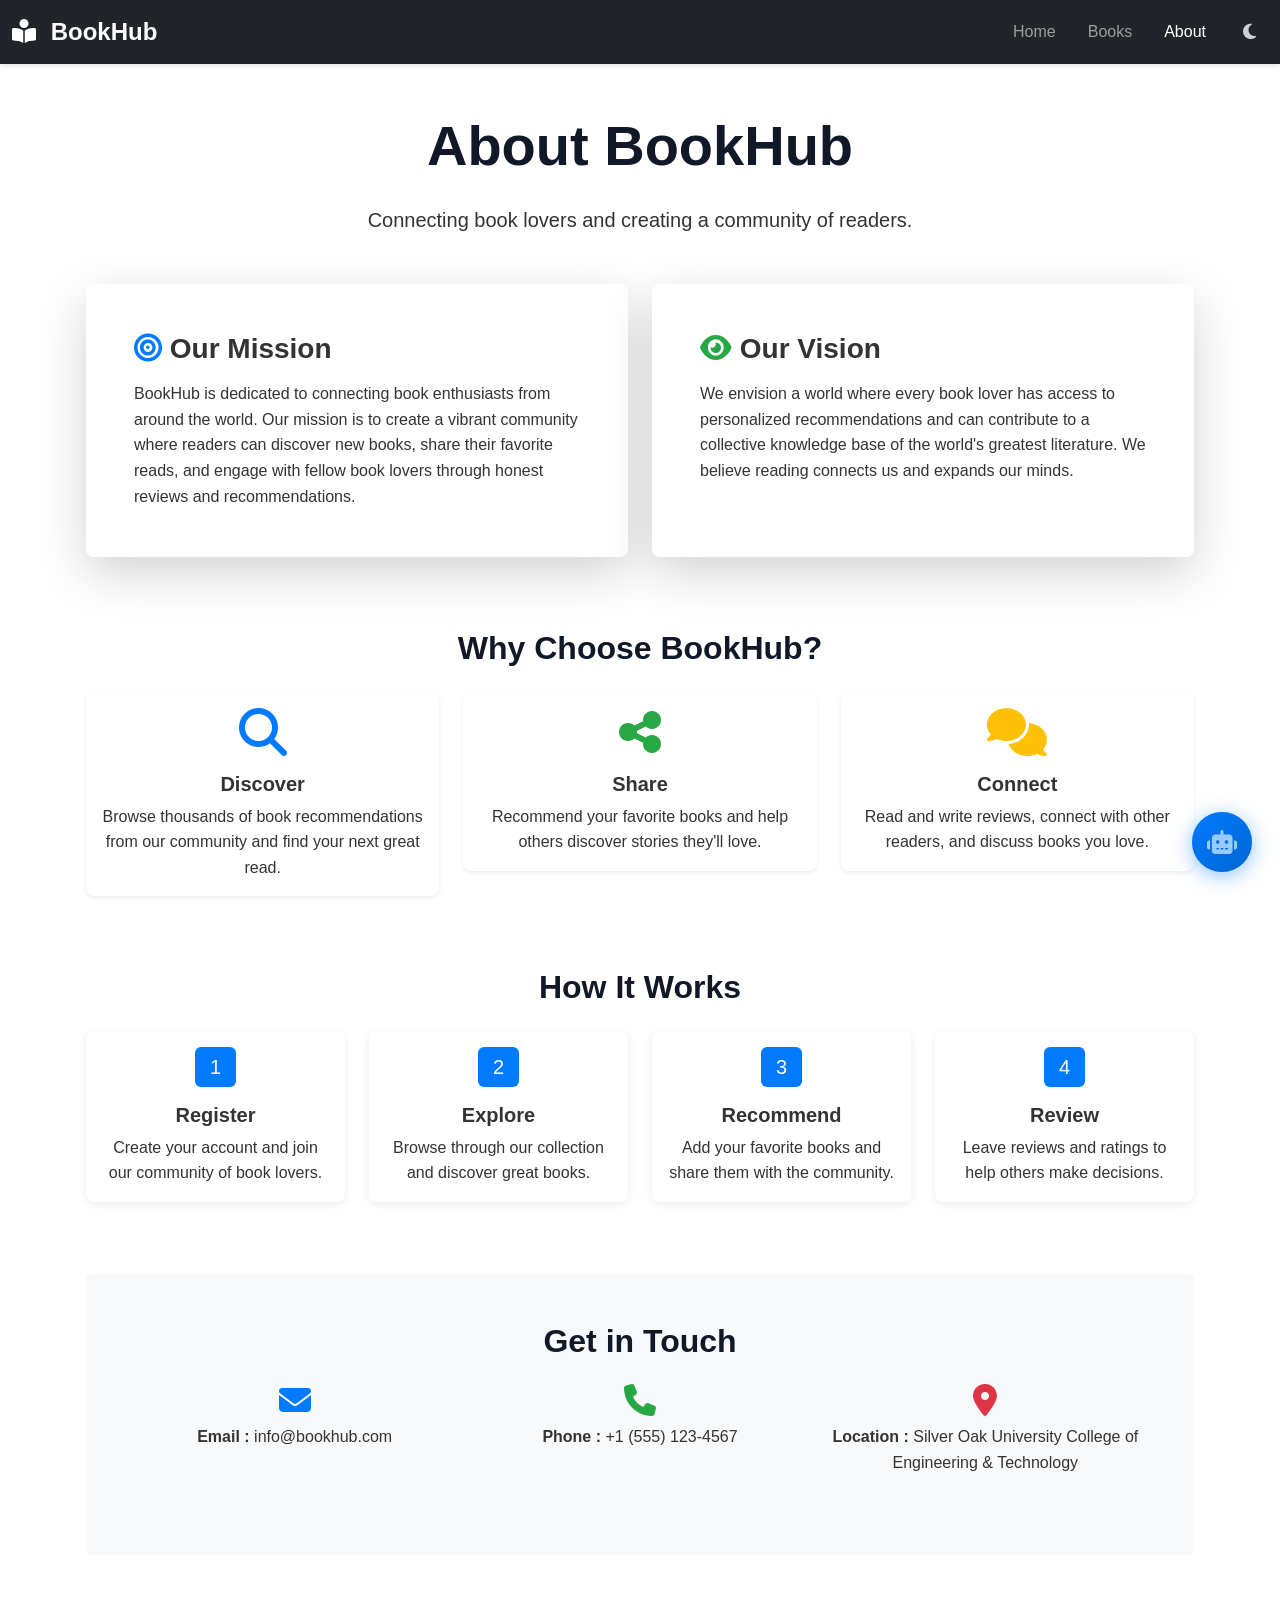
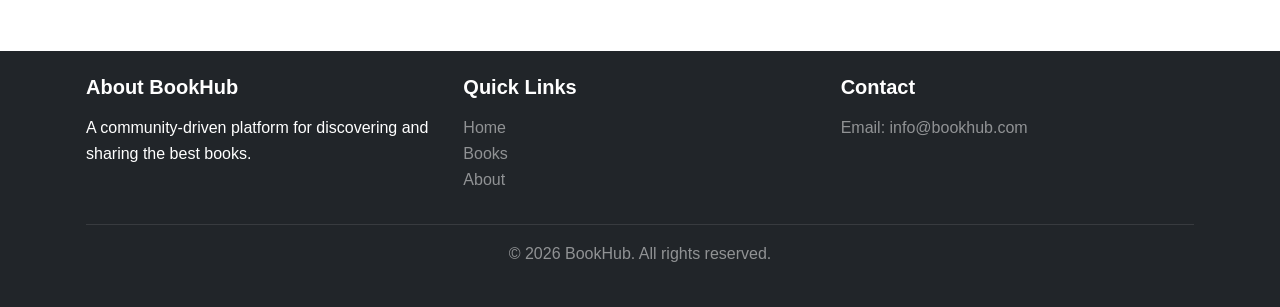
==== commit 92c6842e: "add dark theme" ====
--- a/pages/about.html
+++ b/pages/about.html
@@ -9,6 +9,7 @@
     <!-- Font Awesome -->
     <link href="https://cdnjs.cloudflare.com/ajax/libs/font-awesome/6.4.0/css/all.min.css" rel="stylesheet">
     <link rel="stylesheet" href="../css/style.css">
+    <script>(function(){var t=localStorage.getItem('theme')||'light';document.documentElement.setAttribute('data-theme',t);})();</script>
 </head>
 <body>
     <!-- Navigation Bar -->
@@ -32,6 +33,10 @@
                         <a class="nav-link active" href="about.html">About</a>
                     </li>
                 </ul>
+                <!-- Theme Toggle -->
+                <button class="theme-toggle-btn" id="themeToggleBtn" title="Toggle dark / light mode" aria-label="Toggle theme">
+                    <i class="fas fa-moon"></i>
+                </button>
             </div>
         </div>
     </nav>
@@ -212,5 +217,23 @@
     <!-- Custom JS -->
     <script src="../js/script.js"></script>
     <script src="../js/chatbot.js"></script>
+    <script>
+        // ── Theme toggle ──
+        (function() {
+            function applyTheme(t) {
+                document.documentElement.setAttribute('data-theme', t);
+                var icon = document.querySelector('#themeToggleBtn i');
+                if (icon) icon.className = t === 'dark' ? 'fas fa-sun' : 'fas fa-moon';
+            }
+            document.addEventListener('DOMContentLoaded', function() {
+                applyTheme(localStorage.getItem('theme') || 'light');
+                document.getElementById('themeToggleBtn').addEventListener('click', function() {
+                    var next = document.documentElement.getAttribute('data-theme') === 'dark' ? 'light' : 'dark';
+                    localStorage.setItem('theme', next);
+                    applyTheme(next);
+                });
+            });
+        })();
+    </script>
 </body>
 </html>
--- a/css/style.css
+++ b/css/style.css
@@ -8,6 +8,86 @@
     --dark-color: #343a40;
     --border-radius: 0.5rem;
     --transition: all 0.3s ease;
+
+    /* Light theme tokens */
+    --bg:           #ffffff;
+    --bg-alt:       #f8f9fa;
+    --surface:      #ffffff;
+    --text:         #333333;
+    --text-muted:   #6c757d;
+    --heading:      #111827;
+    --border:       #e0e0e0;
+    --input-bg:     #ffffff;
+    --input-text:   #333333;
+    --card-shadow:  rgba(0,0,0,0.08);
+    --card-shadow-hover: rgba(0,0,0,0.15);
+
+    /* Chatbot light tokens */
+    --cb-window:    #ffffff;
+    --cb-msgs:      #f8f9fb;
+    --cb-bot-bg:    #ffffff;
+    --cb-bot-text:  #333333;
+    --cb-qa-bg:     #ffffff;
+    --cb-qa-border: #eef0f5;
+    --cb-btn-bg:    #f8f9fb;
+    --cb-btn-border:#dde1e9;
+    --cb-btn-text:  #4a5568;
+    --cb-input-bg:  #f8f9fb;
+    --cb-input-brd: #dde1e9;
+    --cb-input-txt: #333333;
+}
+
+/* ─── Dark theme overrides ─── */
+[data-theme="dark"] {
+    --bg:           #0f1117;
+    --bg-alt:       #161b27;
+    --surface:      #1c2233;
+    --text:         #cbd5e1;
+    --text-muted:   #8892a4;
+    --heading:      #f1f5f9;
+    --border:       #2d3748;
+    --input-bg:     #1c2233;
+    --input-text:   #e2e8f0;
+    --card-shadow:  rgba(0,0,0,0.4);
+    --card-shadow-hover: rgba(0,0,0,0.55);
+
+    /* Chatbot dark tokens */
+    --cb-window:    #1c2233;
+    --cb-msgs:      #0f1117;
+    --cb-bot-bg:    #242d42;
+    --cb-bot-text:  #cbd5e1;
+    --cb-qa-bg:     #1c2233;
+    --cb-qa-border: #2d3748;
+    --cb-btn-bg:    #242d42;
+    --cb-btn-border:#3d4f6a;
+    --cb-btn-text:  #94a3b8;
+    --cb-input-bg:  #242d42;
+    --cb-input-brd: #3d4f6a;
+    --cb-input-txt: #e2e8f0;
+}
+
+/* ─── Global theme transitions ─── */
+body,
+.card,
+.navbar,
+.chatbot-window,
+.chatbot-messages,
+.chatbot-msg-bubble-bot,
+.chatbot-quick-actions,
+.chatbot-input-area,
+.chatbot-input,
+.chatbot-quick-btn,
+.form-control,
+.form-select,
+.modal-content,
+.modal-header,
+.nav-tabs,
+.nav-tabs .nav-link,
+footer {
+    transition: background-color 0.25s ease,
+                color 0.25s ease,
+                border-color 0.25s ease,
+                box-shadow 0.25s ease;
 }
 
 html,
@@ -17,8 +97,8 @@
 }
 
 body {
-    background-color: #ffffff;
-    color: #333;
+    background-color: var(--bg);
+    color: var(--text);
     line-height: 1.6;
 }
 
@@ -30,8 +110,78 @@
 h5,
 h6 {
     font-weight: 600;
-    color: #000;
-}
+    color: var(--heading);
+}
+
+/* ─── Theme Toggle Button ─── */
+.theme-toggle-btn {
+    background: none;
+    border: none;
+    color: rgba(255,255,255,0.78);
+    font-size: 1.1rem;
+    width: 38px;
+    height: 38px;
+    border-radius: 50%;
+    cursor: pointer;
+    display: flex;
+    align-items: center;
+    justify-content: center;
+    margin-left: 0.5rem;
+    transition: color 0.25s ease, background 0.25s ease, transform 0.25s ease;
+    flex-shrink: 0;
+}
+
+.theme-toggle-btn:hover {
+    color: var(--warning-color);
+    background: rgba(255,255,255,0.12);
+    transform: rotate(20deg) scale(1.1);
+}
+
+.theme-toggle-btn i {
+    transition: transform 0.4s ease;
+}
+
+/* ─── Dark-mode section backgrounds ─── */
+[data-theme="dark"] .bg-light,
+[data-theme="dark"] section.py-5.bg-light {
+    background-color: var(--bg-alt) !important;
+}
+
+[data-theme="dark"] .bg-dark {
+    background-color: #0a0d14 !important;
+}
+
+[data-theme="dark"] footer.bg-dark {
+    background-color: #0a0d14 !important;
+}
+
+/* ─── Dark-mode text helpers ─── */
+[data-theme="dark"] .text-muted,
+[data-theme="dark"] .card-text.text-muted {
+    color: var(--text-muted) !important;
+}
+
+[data-theme="dark"] .text-secondary {
+    color: var(--text-muted) !important;
+}
+
+/* ─── Dark-mode card header ─── */
+[data-theme="dark"] .card-header.bg-light {
+    background-color: var(--surface) !important;
+    border-color: var(--border) !important;
+}
+
+/* ─── Dark-mode about contact box ─── */
+[data-theme="dark"] .bg-light.p-5.rounded {
+    background-color: var(--bg-alt) !important;
+}
+
+/* ─── About / Contact text in dark ─── */
+[data-theme="dark"] .bg-light p,
+[data-theme="dark"] .bg-light strong {
+    color: var(--text);
+}
+
 
 a {
     color: var(--primary-color);
@@ -88,13 +238,15 @@
 /* Cards */
 .card {
     border: none;
-    box-shadow: 0 2px 8px rgba(0, 0, 0, 0.1);
+    box-shadow: 0 2px 8px var(--card-shadow);
     transition: var(--transition);
     border-radius: var(--border-radius);
+    background-color: var(--surface);
+    color: var(--text);
 }
 
 .card:hover {
-    box-shadow: 0 6px 16px rgba(0, 0, 0, 0.15);
+    box-shadow: 0 6px 16px var(--card-shadow-hover);
     transform: translateY(-4px);
 }
 
@@ -104,7 +256,7 @@
 }
 
 .book-card:hover {
-    box-shadow: 0 8px 20px rgba(0, 0, 0, 0.2);
+    box-shadow: 0 8px 20px var(--card-shadow-hover);
 }
 
 .book-cover {
@@ -150,19 +302,23 @@
 .form-control,
 .form-select {
     border-radius: var(--border-radius);
-    border: 1px solid #e0e0e0;
+    border: 1px solid var(--border);
+    background-color: var(--input-bg);
+    color: var(--input-text);
     transition: var(--transition);
 }
 
 .form-control:focus,
 .form-select:focus {
     border-color: var(--primary-color);
+    background-color: var(--input-bg);
+    color: var(--input-text);
     box-shadow: 0 0 0 0.2rem rgba(0, 123, 255, 0.25);
 }
 
 .form-label {
     font-weight: 500;
-    color: #333;
+    color: var(--text);
     margin-bottom: 0.5rem;
 }
 
@@ -314,26 +470,28 @@
 .modal-content {
     border-radius: var(--border-radius);
     border: none;
-    box-shadow: 0 5px 30px rgba(0, 0, 0, 0.3);
+    box-shadow: 0 5px 30px var(--card-shadow);
+    background-color: var(--surface);
+    color: var(--text);
 }
 
 .modal-header {
-    border-bottom: 1px solid #e0e0e0;
-    background-color: var(--light-color);
+    border-bottom: 1px solid var(--border);
+    background-color: var(--bg-alt);
 }
 
 .modal-title {
     font-weight: 600;
-    color: #333;
+    color: var(--heading);
 }
 
 /* Tabs */
 .nav-tabs {
-    border-bottom: 2px solid #e0e0e0;
+    border-bottom: 2px solid var(--border);
 }
 
 .nav-tabs .nav-link {
-    color: #666;
+    color: var(--text-muted);
     border: none;
     border-bottom: 3px solid transparent;
     transition: var(--transition);
@@ -358,16 +516,16 @@
 }
 
 ::-webkit-scrollbar-track {
-    background: #f1f1f1;
+    background: var(--bg-alt);
 }
 
 ::-webkit-scrollbar-thumb {
-    background: #888;
+    background: var(--border);
     border-radius: 4px;
 }
 
 ::-webkit-scrollbar-thumb:hover {
-    background: #555;
+    background: var(--primary-color);
 }
 
 /* Responsive Design */
@@ -658,16 +816,17 @@
     right: 28px;
     width: 380px;
     height: 520px;
-    background: #fff;
+    background: var(--cb-window);
     border-radius: 16px;
-    box-shadow: 0 12px 48px rgba(0, 0, 0, 0.18), 0 0 0 1px rgba(0, 0, 0, 0.04);
+    box-shadow: 0 12px 48px var(--card-shadow), 0 0 0 1px rgba(0, 0, 0, 0.06);
     z-index: 9998;
     display: flex;
     flex-direction: column;
     overflow: hidden;
     opacity: 0;
     transform: translateY(20px) scale(0.95);
-    transition: opacity 0.3s ease, transform 0.3s ease;
+    transition: opacity 0.3s ease, transform 0.3s ease,
+                background-color 0.25s ease, box-shadow 0.25s ease;
 }
 
 .chatbot-window-open {
@@ -770,7 +929,7 @@
     flex: 1;
     overflow-y: auto;
     padding: 18px 14px;
-    background: #f8f9fb;
+    background: var(--cb-msgs);
     display: flex;
     flex-direction: column;
     gap: 12px;
@@ -846,14 +1005,18 @@
 }
 
 .chatbot-msg-bubble-bot {
-    background: white;
-    color: #333;
+    background: var(--cb-bot-bg);
+    color: var(--cb-bot-text);
     border-bottom-left-radius: 4px;
     box-shadow: 0 1px 4px rgba(0, 0, 0, 0.06);
 }
 
 .chatbot-msg-bubble-bot strong {
     color: #0056b3;
+}
+
+[data-theme="dark"] .chatbot-msg-bubble-bot strong {
+    color: #60a5fa;
 }
 
 .chatbot-bullet {
@@ -905,8 +1068,8 @@
     gap: 6px;
     padding: 8px 14px;
     overflow-x: auto;
-    background: #fff;
-    border-top: 1px solid #eef0f5;
+    background: var(--cb-qa-bg);
+    border-top: 1px solid var(--cb-qa-border);
     flex-shrink: 0;
 }
 
@@ -918,9 +1081,9 @@
     flex-shrink: 0;
     padding: 5px 12px;
     border-radius: 20px;
-    border: 1px solid #dde1e9;
-    background: #f8f9fb;
-    color: #4a5568;
+    border: 1px solid var(--cb-btn-border);
+    background: var(--cb-btn-bg);
+    color: var(--cb-btn-text);
     font-size: 0.78rem;
     cursor: pointer;
     transition: all 0.2s ease;
@@ -939,8 +1102,8 @@
 /* Input Area */
 .chatbot-input-area {
     padding: 12px 14px;
-    background: #fff;
-    border-top: 1px solid #eef0f5;
+    background: var(--cb-window);
+    border-top: 1px solid var(--cb-qa-border);
     flex-shrink: 0;
 }
 
@@ -953,19 +1116,20 @@
 .chatbot-input {
     flex: 1;
     padding: 10px 16px;
-    border: 1.5px solid #dde1e9;
+    border: 1.5px solid var(--cb-input-brd);
     border-radius: 24px;
     font-size: 0.88rem;
     outline: none;
-    transition: border-color 0.2s ease, box-shadow 0.2s ease;
-    background: #f8f9fb;
-    color: #333;
+    transition: border-color 0.2s ease, box-shadow 0.2s ease,
+                background-color 0.25s ease, color 0.25s ease;
+    background: var(--cb-input-bg);
+    color: var(--cb-input-txt);
 }
 
 .chatbot-input:focus {
     border-color: #007bff;
     box-shadow: 0 0 0 3px rgba(0, 123, 255, 0.12);
-    background: #fff;
+    background: var(--cb-window);
 }
 
 .chatbot-input::placeholder {
